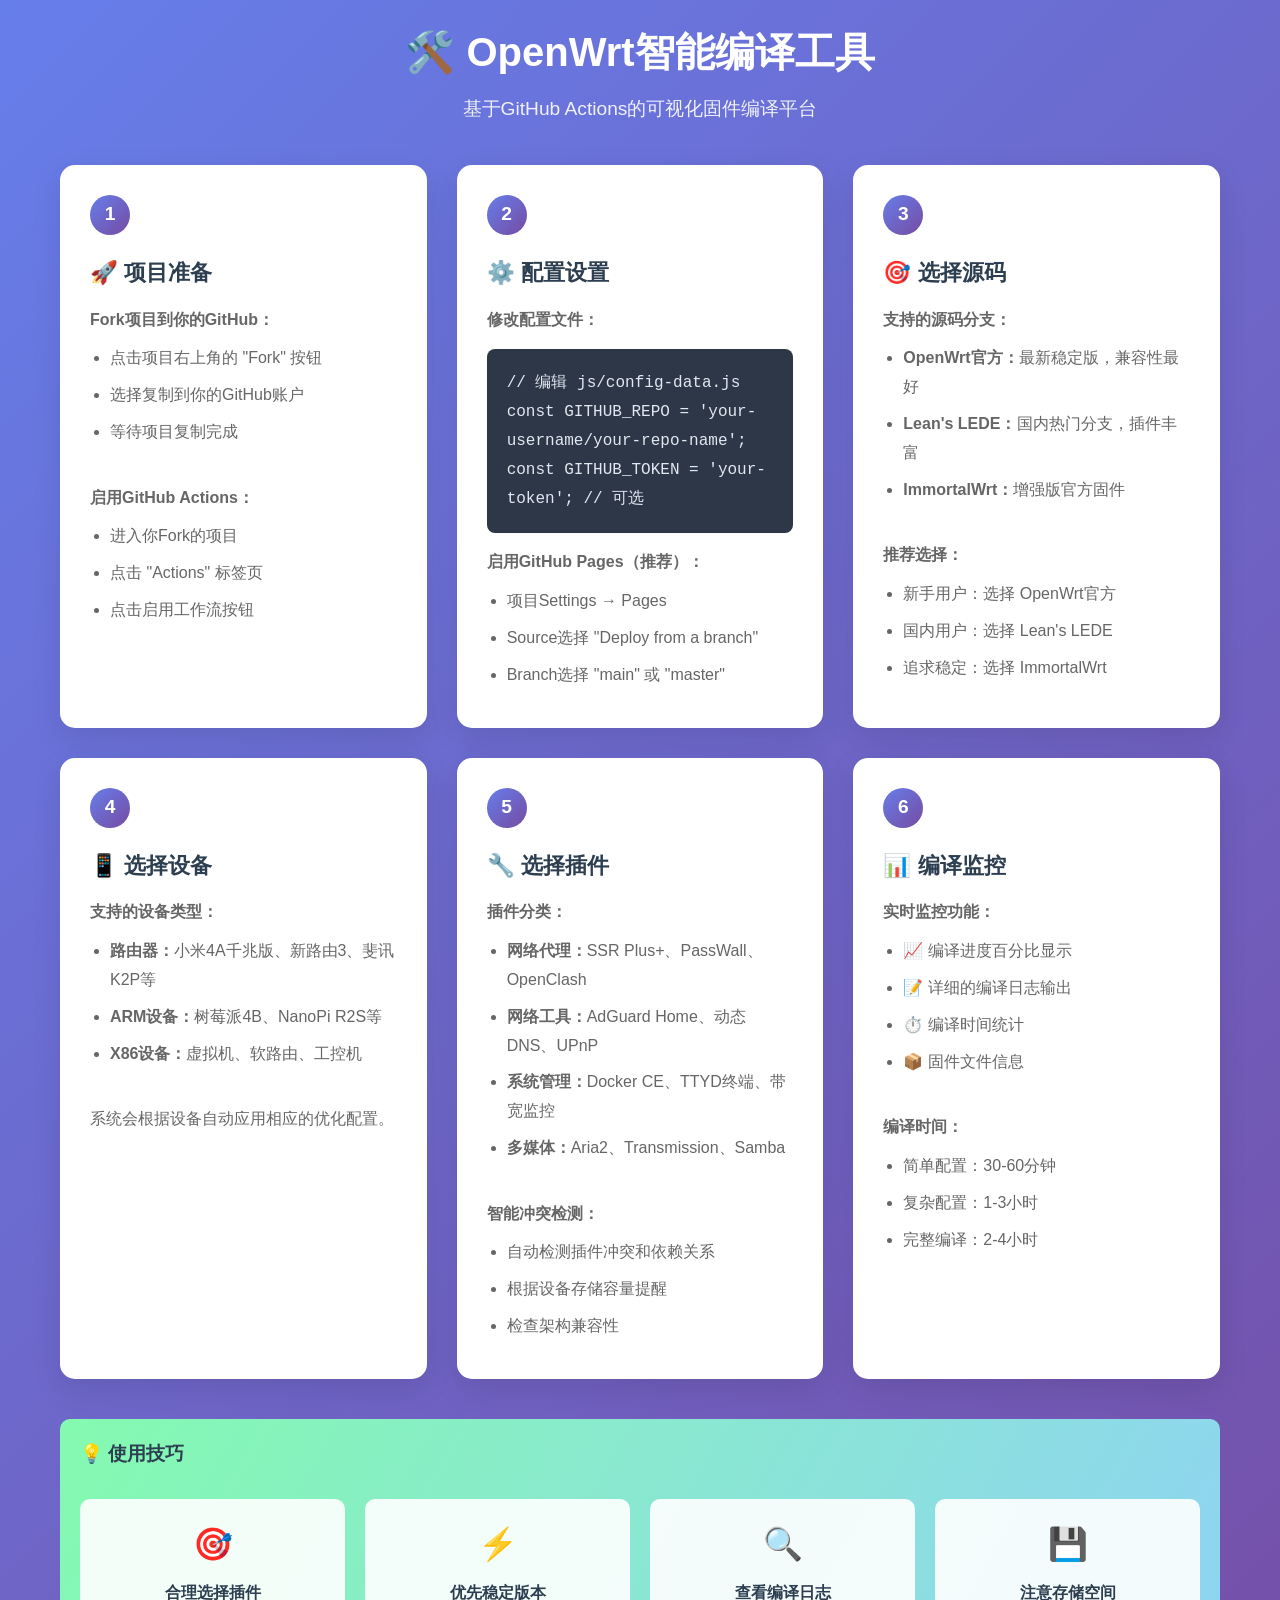
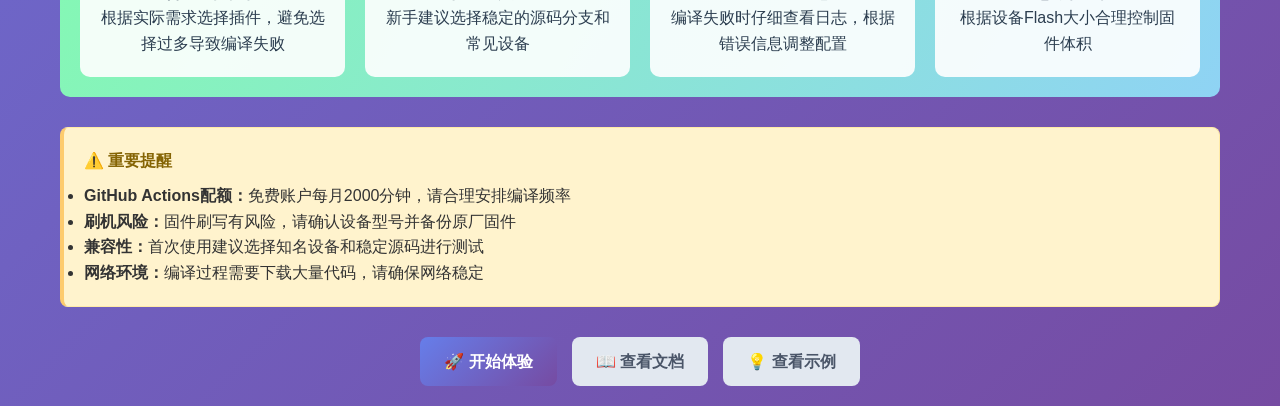
==== README.html @ e94e1887 "Remove workflow artifacts" ====
<!DOCTYPE html>
<html lang="zh-CN">

<head>
    <meta charset="UTF-8">
    <meta name="viewport" content="width=device-width, initial-scale=1.0">
    <title>OpenWrt智能编译工具 - 使用说明</title>
    <style>
        * {
            margin: 0;
            padding: 0;
            box-sizing: border-box;
        }

        body {
            font-family: -apple-system, BlinkMacSystemFont, 'Segoe UI', Roboto, sans-serif;
            line-height: 1.6;
            color: #333;
            background: linear-gradient(135deg, #667eea 0%, #764ba2 100%);
            min-height: 100vh;
        }

        .container {
            max-width: 1200px;
            margin: 0 auto;
            padding: 20px;
        }

        .header {
            text-align: center;
            color: white;
            margin-bottom: 40px;
        }

        .header h1 {
            font-size: 2.5rem;
            margin-bottom: 10px;
        }

        .header p {
            font-size: 1.2rem;
            opacity: 0.9;
        }

        .usage-steps {
            display: grid;
            grid-template-columns: repeat(auto-fit, minmax(300px, 1fr));
            gap: 30px;
            margin-bottom: 40px;
        }

        .step-card {
            background: white;
            border-radius: 15px;
            padding: 30px;
            box-shadow: 0 10px 30px rgba(0, 0, 0, 0.1);
            transition: transform 0.3s ease, box-shadow 0.3s ease;
        }

        .step-card:hover {
            transform: translateY(-5px);
            box-shadow: 0 20px 40px rgba(0, 0, 0, 0.15);
        }

        .step-number {
            display: inline-flex;
            align-items: center;
            justify-content: center;
            width: 40px;
            height: 40px;
            background: linear-gradient(135deg, #667eea, #764ba2);
            color: white;
            border-radius: 50%;
            font-weight: bold;
            font-size: 1.2rem;
            margin-bottom: 20px;
        }

        .step-title {
            font-size: 1.4rem;
            font-weight: bold;
            margin-bottom: 15px;
            color: #2c3e50;
        }

        .step-content {
            color: #666;
            line-height: 1.8;
        }

        .step-content ul {
            margin-left: 20px;
            margin-top: 10px;
        }

        .step-content li {
            margin-bottom: 8px;
        }

        .highlight {
            background: linear-gradient(120deg, #84fab0 0%, #8fd3f4 100%);
            padding: 20px;
            border-radius: 10px;
            margin: 30px 0;
            color: #2c3e50;
        }

        .feature-grid {
            display: grid;
            grid-template-columns: repeat(auto-fit, minmax(250px, 1fr));
            gap: 20px;
            margin-top: 30px;
        }

        .feature-item {
            background: rgba(255, 255, 255, 0.9);
            padding: 20px;
            border-radius: 10px;
            text-align: center;
        }

        .feature-icon {
            font-size: 2rem;
            margin-bottom: 10px;
        }

        .warning-box {
            background: #fff3cd;
            border: 1px solid #ffeaa7;
            border-left: 4px solid #fdcb6e;
            padding: 20px;
            border-radius: 8px;
            margin: 20px 0;
        }

        .warning-title {
            font-weight: bold;
            color: #856404;
            margin-bottom: 10px;
        }

        .code-block {
            background: #2d3748;
            color: #e2e8f0;
            padding: 20px;
            border-radius: 8px;
            font-family: 'Courier New', monospace;
            overflow-x: auto;
            margin: 15px 0;
        }

        .btn-group {
            display: flex;
            gap: 15px;
            justify-content: center;
            margin-top: 30px;
            flex-wrap: wrap;
        }

        .btn {
            padding: 12px 24px;
            border: none;
            border-radius: 8px;
            font-size: 1rem;
            font-weight: 600;
            text-decoration: none;
            cursor: pointer;
            transition: all 0.3s ease;
            display: inline-flex;
            align-items: center;
            gap: 8px;
        }

        .btn-primary {
            background: linear-gradient(135deg, #667eea, #764ba2);
            color: white;
        }

        .btn-primary:hover {
            transform: translateY(-2px);
            box-shadow: 0 5px 15px rgba(102, 126, 234, 0.4);
        }

        .btn-secondary {
            background: #e2e8f0;
            color: #4a5568;
        }

        .btn-secondary:hover {
            background: #cbd5e0;
        }

        @media (max-width: 768px) {
            .header h1 {
                font-size: 2rem;
            }

            .usage-steps {
                grid-template-columns: 1fr;
            }

            .btn-group {
                flex-direction: column;
                align-items: center;
            }
        }
    </style>
</head>

<body>
    <div class="container">
        <div class="header">
            <h1>🛠️ OpenWrt智能编译工具</h1>
            <p>基于GitHub Actions的可视化固件编译平台</p>
        </div>

        <div class="usage-steps">
            <div class="step-card">
                <div class="step-number">1</div>
                <div class="step-title">🚀 项目准备</div>
                <div class="step-content">
                    <strong>Fork项目到你的GitHub：</strong>
                    <ul>
                        <li>点击项目右上角的 "Fork" 按钮</li>
                        <li>选择复制到你的GitHub账户</li>
                        <li>等待项目复制完成</li>
                    </ul>
                    <br>
                    <strong>启用GitHub Actions：</strong>
                    <ul>
                        <li>进入你Fork的项目</li>
                        <li>点击 "Actions" 标签页</li>
                        <li>点击启用工作流按钮</li>
                    </ul>
                </div>
            </div>

            <div class="step-card">
                <div class="step-number">2</div>
                <div class="step-title">⚙️ 配置设置</div>
                <div class="step-content">
                    <strong>修改配置文件：</strong>
                    <div class="code-block">
                        // 编辑 js/config-data.js
                        const GITHUB_REPO = 'your-username/your-repo-name';
                        const GITHUB_TOKEN = 'your-token'; // 可选
                    </div>
                    <strong>启用GitHub Pages（推荐）：</strong>
                    <ul>
                        <li>项目Settings → Pages</li>
                        <li>Source选择 "Deploy from a branch"</li>
                        <li>Branch选择 "main" 或 "master"</li>
                    </ul>
                </div>
            </div>

            <div class="step-card">
                <div class="step-number">3</div>
                <div class="step-title">🎯 选择源码</div>
                <div class="step-content">
                    <strong>支持的源码分支：</strong>
                    <ul>
                        <li><strong>OpenWrt官方：</strong>最新稳定版，兼容性最好</li>
                        <li><strong>Lean's LEDE：</strong>国内热门分支，插件丰富</li>
                        <li><strong>ImmortalWrt：</strong>增强版官方固件</li>
                    </ul>
                    <br>
                    <strong>推荐选择：</strong>
                    <ul>
                        <li>新手用户：选择 OpenWrt官方</li>
                        <li>国内用户：选择 Lean's LEDE</li>
                        <li>追求稳定：选择 ImmortalWrt</li>
                    </ul>
                </div>
            </div>

            <div class="step-card">
                <div class="step-number">4</div>
                <div class="step-title">📱 选择设备</div>
                <div class="step-content">
                    <strong>支持的设备类型：</strong>
                    <ul>
                        <li><strong>路由器：</strong>小米4A千兆版、新路由3、斐讯K2P等</li>
                        <li><strong>ARM设备：</strong>树莓派4B、NanoPi R2S等</li>
                        <li><strong>X86设备：</strong>虚拟机、软路由、工控机</li>
                    </ul>
                    <br>
                    系统会根据设备自动应用相应的优化配置。
                </div>
            </div>

            <div class="step-card">
                <div class="step-number">5</div>
                <div class="step-title">🔧 选择插件</div>
                <div class="step-content">
                    <strong>插件分类：</strong>
                    <ul>
                        <li><strong>网络代理：</strong>SSR Plus+、PassWall、OpenClash</li>
                        <li><strong>网络工具：</strong>AdGuard Home、动态DNS、UPnP</li>
                        <li><strong>系统管理：</strong>Docker CE、TTYD终端、带宽监控</li>
                        <li><strong>多媒体：</strong>Aria2、Transmission、Samba</li>
                    </ul>
                    <br>
                    <strong>智能冲突检测：</strong>
                    <ul>
                        <li>自动检测插件冲突和依赖关系</li>
                        <li>根据设备存储容量提醒</li>
                        <li>检查架构兼容性</li>
                    </ul>
                </div>
            </div>

            <div class="step-card">
                <div class="step-number">6</div>
                <div class="step-title">📊 编译监控</div>
                <div class="step-content">
                    <strong>实时监控功能：</strong>
                    <ul>
                        <li>📈 编译进度百分比显示</li>
                        <li>📝 详细的编译日志输出</li>
                        <li>⏱️ 编译时间统计</li>
                        <li>📦 固件文件信息</li>
                    </ul>
                    <br>
                    <strong>编译时间：</strong>
                    <ul>
                        <li>简单配置：30-60分钟</li>
                        <li>复杂配置：1-3小时</li>
                        <li>完整编译：2-4小时</li>
                    </ul>
                </div>
            </div>
        </div>

        <div class="highlight">
            <h3>💡 使用技巧</h3>
            <div class="feature-grid">
                <div class="feature-item">
                    <div class="feature-icon">🎯</div>
                    <h4>合理选择插件</h4>
                    <p>根据实际需求选择插件，避免选择过多导致编译失败</p>
                </div>
                <div class="feature-item">
                    <div class="feature-icon">⚡</div>
                    <h4>优先稳定版本</h4>
                    <p>新手建议选择稳定的源码分支和常见设备</p>
                </div>
                <div class="feature-item">
                    <div class="feature-icon">🔍</div>
                    <h4>查看编译日志</h4>
                    <p>编译失败时仔细查看日志，根据错误信息调整配置</p>
                </div>
                <div class="feature-item">
                    <div class="feature-icon">💾</div>
                    <h4>注意存储空间</h4>
                    <p>根据设备Flash大小合理控制固件体积</p>
                </div>
            </div>
        </div>

        <div class="warning-box">
            <div class="warning-title">⚠️ 重要提醒</div>
            <ul>
                <li><strong>GitHub Actions配额：</strong>免费账户每月2000分钟，请合理安排编译频率</li>
                <li><strong>刷机风险：</strong>固件刷写有风险，请确认设备型号并备份原厂固件</li>
                <li><strong>兼容性：</strong>首次使用建议选择知名设备和稳定源码进行测试</li>
                <li><strong>网络环境：</strong>编译过程需要下载大量代码，请确保网络稳定</li>
            </ul>
        </div>

        <div class="btn-group">
            <a href="#" class="btn btn-primary" onclick="startDemo()">
                🚀 开始体验
            </a>
            <a href="#" class="btn btn-secondary" onclick="showHelp()">
                📖 查看文档
            </a>
            <a href="#" class="btn btn-secondary" onclick="showExamples()">
                💡 查看示例
            </a>
        </div>
    </div>

    <script>
        // 演示功能函数
        function startDemo() {
            alert('🎉 欢迎使用OpenWrt智能编译工具！\n\n请按照以下步骤：\n1. Fork项目到你的GitHub\n2. 启用GitHub Actions\n3. 访问项目主页开始配置\n4. 选择源码、设备和插件\n5. 开始编译并监控进度');
        }

        function showHelp() {
            const helpText = `
📚 常见问题解答：

Q: 编译失败了怎么办？
A: 检查配置冲突、减少插件数量、查看编译日志

Q: 固件太大无法刷入？
A: 减少插件选择或启用体积优化选项  

Q: 支持哪些设备？
A: 支持主流路由器、ARM开发板、X86软路由等

Q: 编译需要多长时间？
A: 根据配置复杂度，通常需要1-3小时

Q: 如何下载编译好的固件？
A: 编译完成后在GitHub Releases页面下载
            `;
            alert(helpText);
        }

        function showExamples() {
            const examples = `
💡 配置示例：

🏠 家用路由器推荐配置：
- 源码：Lean's LEDE  
- 设备：小米4A千兆版
- 插件：SSR Plus+、AdGuard Home、UPnP

🏢 办公环境推荐配置：
- 源码：OpenWrt官方
- 设备：X86软路由
- 插件：多线负载均衡、带宽监控、VPN服务

🎮 游戏加速推荐配置：
- 源码：ImmortalWrt
- 设备：网件R7800
- 插件：游戏加速器、QoS、流量分析

🏫 学习测试推荐配置：
- 源码：OpenWrt官方
- 设备：树莓派4B
- 插件：Docker CE、TTYD终端、文件共享
            `;
            alert(examples);
        }

        // 页面加载动画
        document.addEventListener('DOMContentLoaded', function () {
            const cards = document.querySelectorAll('.step-card');
            cards.forEach((card, index) => {
                card.style.opacity = '0';
                card.style.transform = 'translateY(20px)';
                setTimeout(() => {
                    card.style.transition = 'all 0.6s ease';
                    card.style.opacity = '1';
                    card.style.transform = 'translateY(0)';
                }, index * 200);
            });
        });
    </script>
</body>

</html>
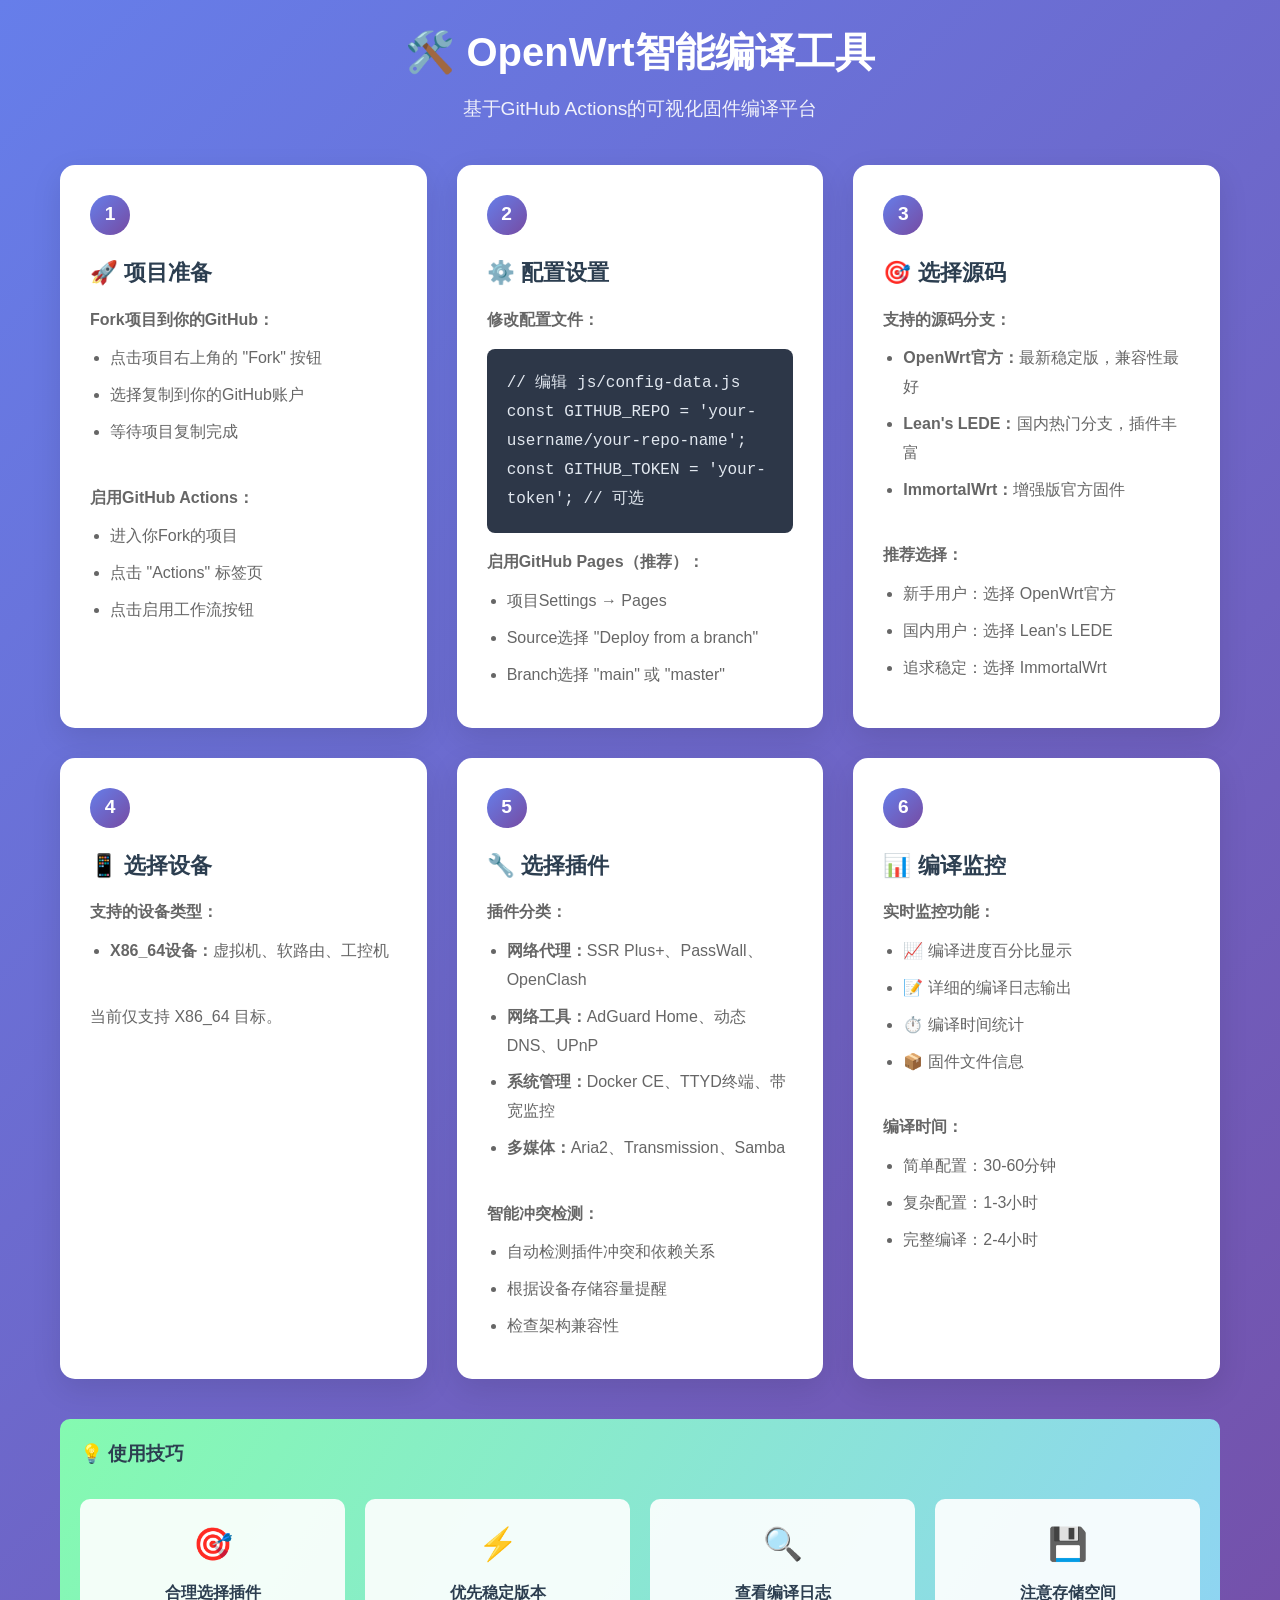
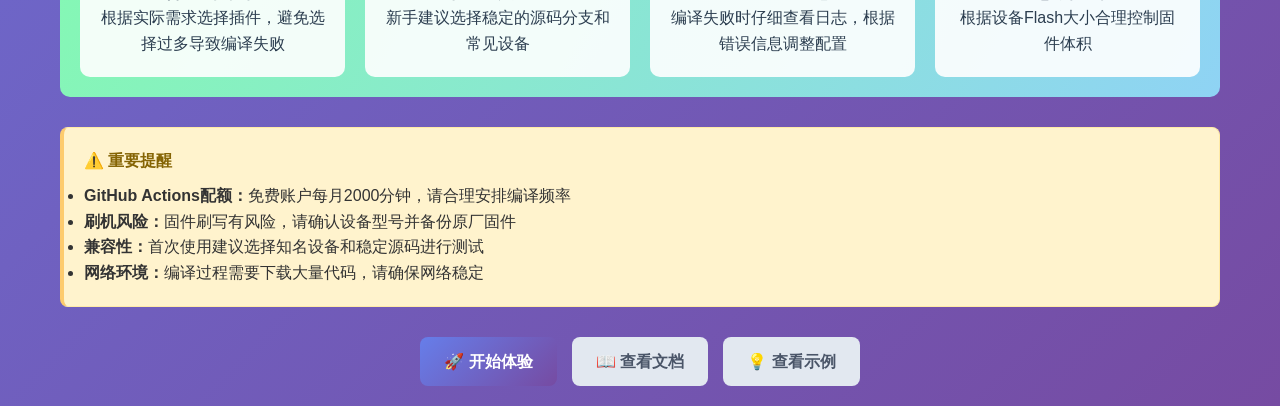
==== commit 803f7064: "Limit builds to x86_64 and harden workflow" ====
--- a/README.html
+++ b/README.html
@@ -280,12 +280,10 @@
                 <div class="step-content">
                     <strong>支持的设备类型：</strong>
                     <ul>
-                        <li><strong>路由器：</strong>小米4A千兆版、新路由3、斐讯K2P等</li>
-                        <li><strong>ARM设备：</strong>树莓派4B、NanoPi R2S等</li>
-                        <li><strong>X86设备：</strong>虚拟机、软路由、工控机</li>
+                        <li><strong>X86_64设备：</strong>虚拟机、软路由、工控机</li>
                     </ul>
                     <br>
-                    系统会根据设备自动应用相应的优化配置。
+                    当前仅支持 X86_64 目标。
                 </div>
             </div>
 
@@ -398,7 +396,7 @@
 A: 减少插件选择或启用体积优化选项  
 
 Q: 支持哪些设备？
-A: 支持主流路由器、ARM开发板、X86软路由等
+A: 仅支持X86_64软路由、工控机和虚拟机
 
 Q: 编译需要多长时间？
 A: 根据配置复杂度，通常需要1-3小时
@@ -413,11 +411,6 @@
             const examples = `
 💡 配置示例：
 
-🏠 家用路由器推荐配置：
-- 源码：Lean's LEDE  
-- 设备：小米4A千兆版
-- 插件：SSR Plus+、AdGuard Home、UPnP
-
 🏢 办公环境推荐配置：
 - 源码：OpenWrt官方
 - 设备：X86软路由
@@ -425,12 +418,12 @@
 
 🎮 游戏加速推荐配置：
 - 源码：ImmortalWrt
-- 设备：网件R7800
+- 设备：X86软路由
 - 插件：游戏加速器、QoS、流量分析
 
 🏫 学习测试推荐配置：
 - 源码：OpenWrt官方
-- 设备：树莓派4B
+- 设备：X86虚拟机
 - 插件：Docker CE、TTYD终端、文件共享
             `;
             alert(examples);
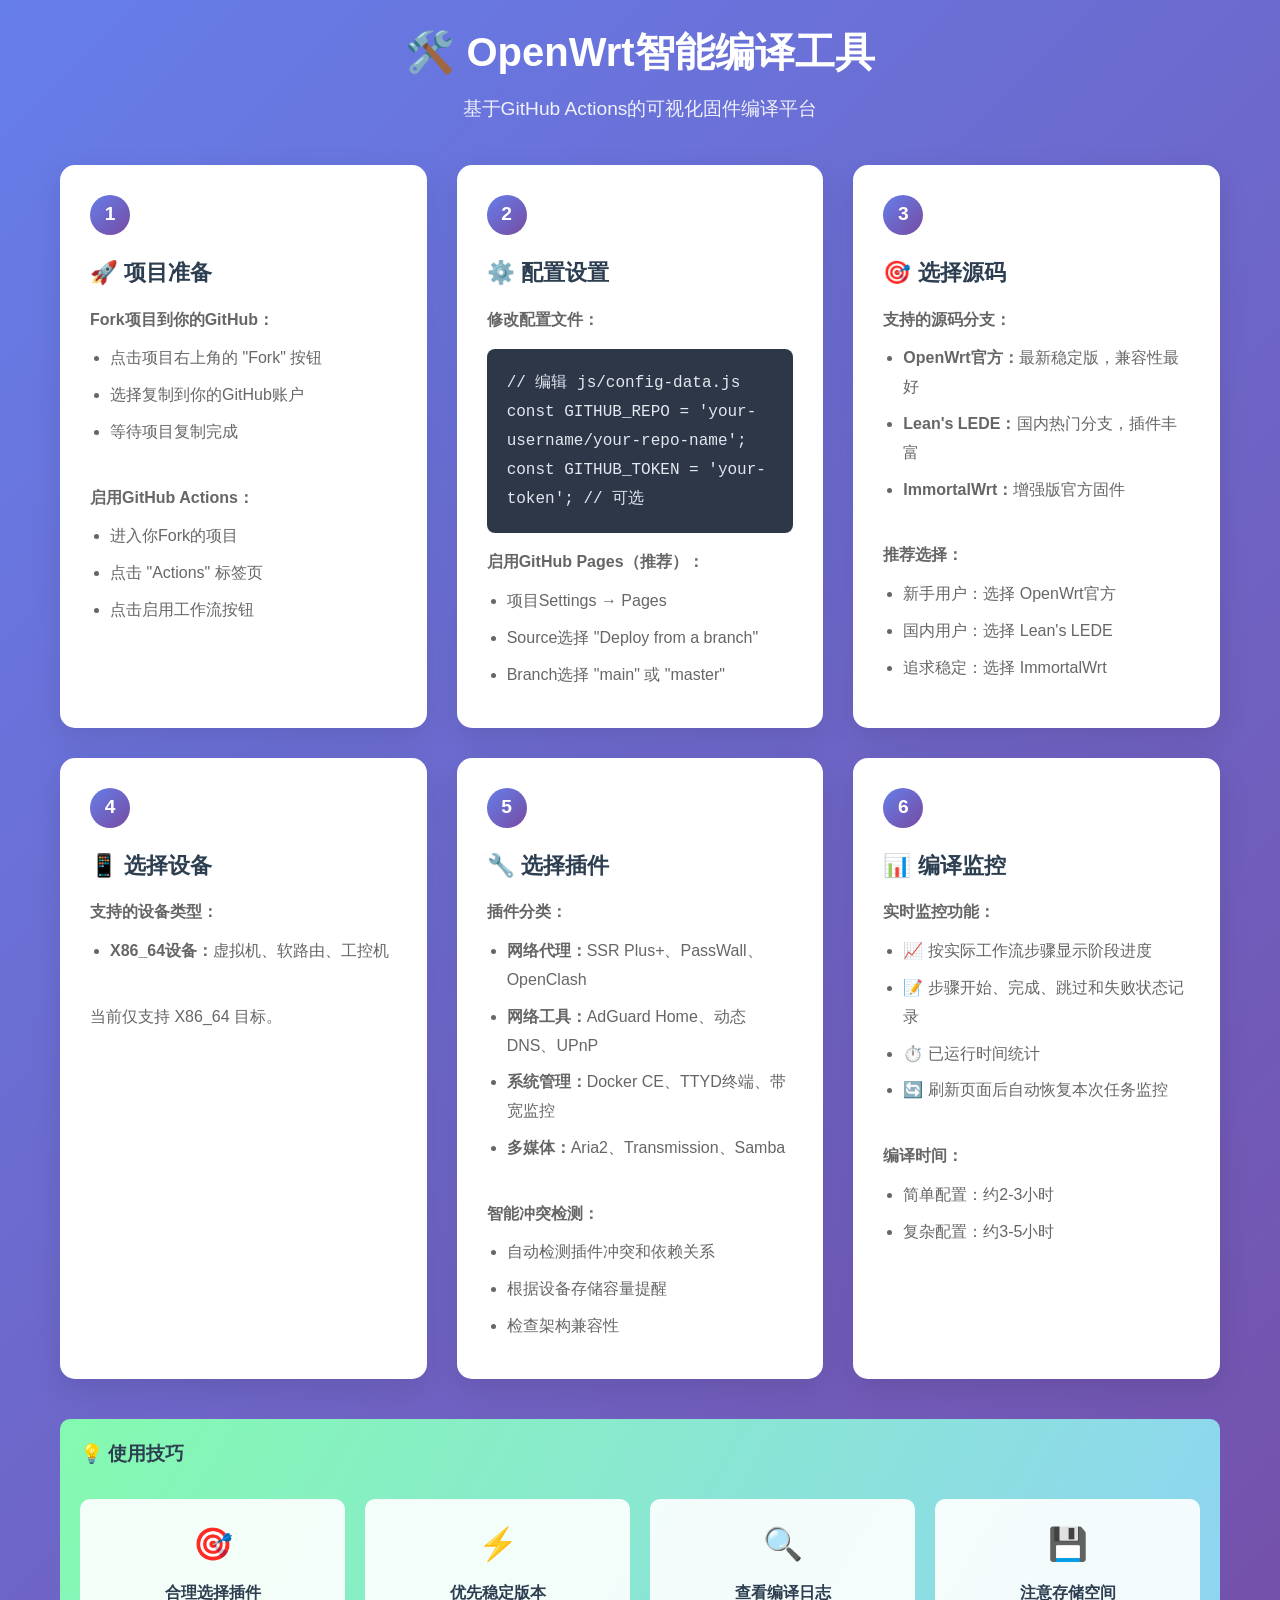
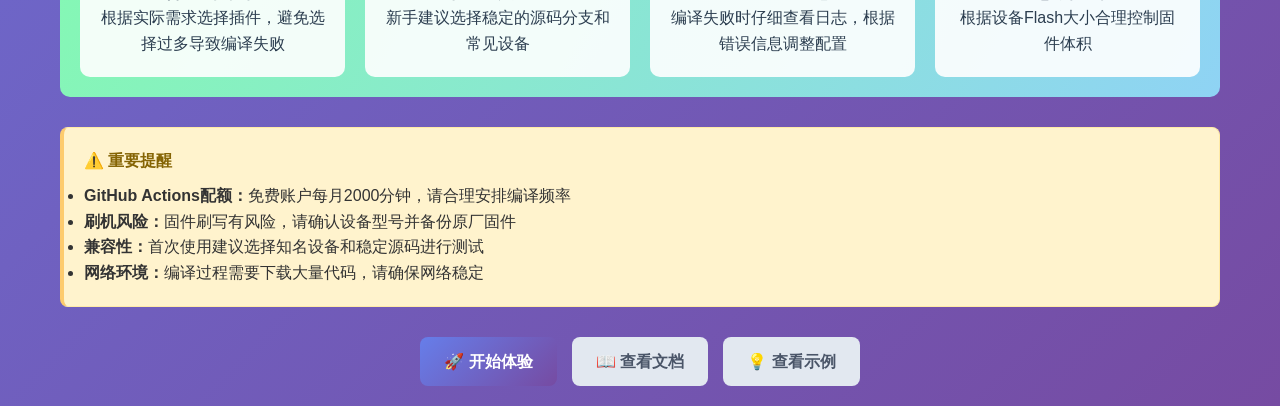
==== commit 32f33526: "Fix build progress monitoring" ====
--- a/README.html
+++ b/README.html
@@ -314,17 +314,16 @@
                 <div class="step-content">
                     <strong>实时监控功能：</strong>
                     <ul>
-                        <li>📈 编译进度百分比显示</li>
-                        <li>📝 详细的编译日志输出</li>
-                        <li>⏱️ 编译时间统计</li>
-                        <li>📦 固件文件信息</li>
+                        <li>📈 按实际工作流步骤显示阶段进度</li>
+                        <li>📝 步骤开始、完成、跳过和失败状态记录</li>
+                        <li>⏱️ 已运行时间统计</li>
+                        <li>🔄 刷新页面后自动恢复本次任务监控</li>
                     </ul>
                     <br>
                     <strong>编译时间：</strong>
                     <ul>
-                        <li>简单配置：30-60分钟</li>
-                        <li>复杂配置：1-3小时</li>
-                        <li>完整编译：2-4小时</li>
+                        <li>简单配置：约2-3小时</li>
+                        <li>复杂配置：约3-5小时</li>
                     </ul>
                 </div>
             </div>
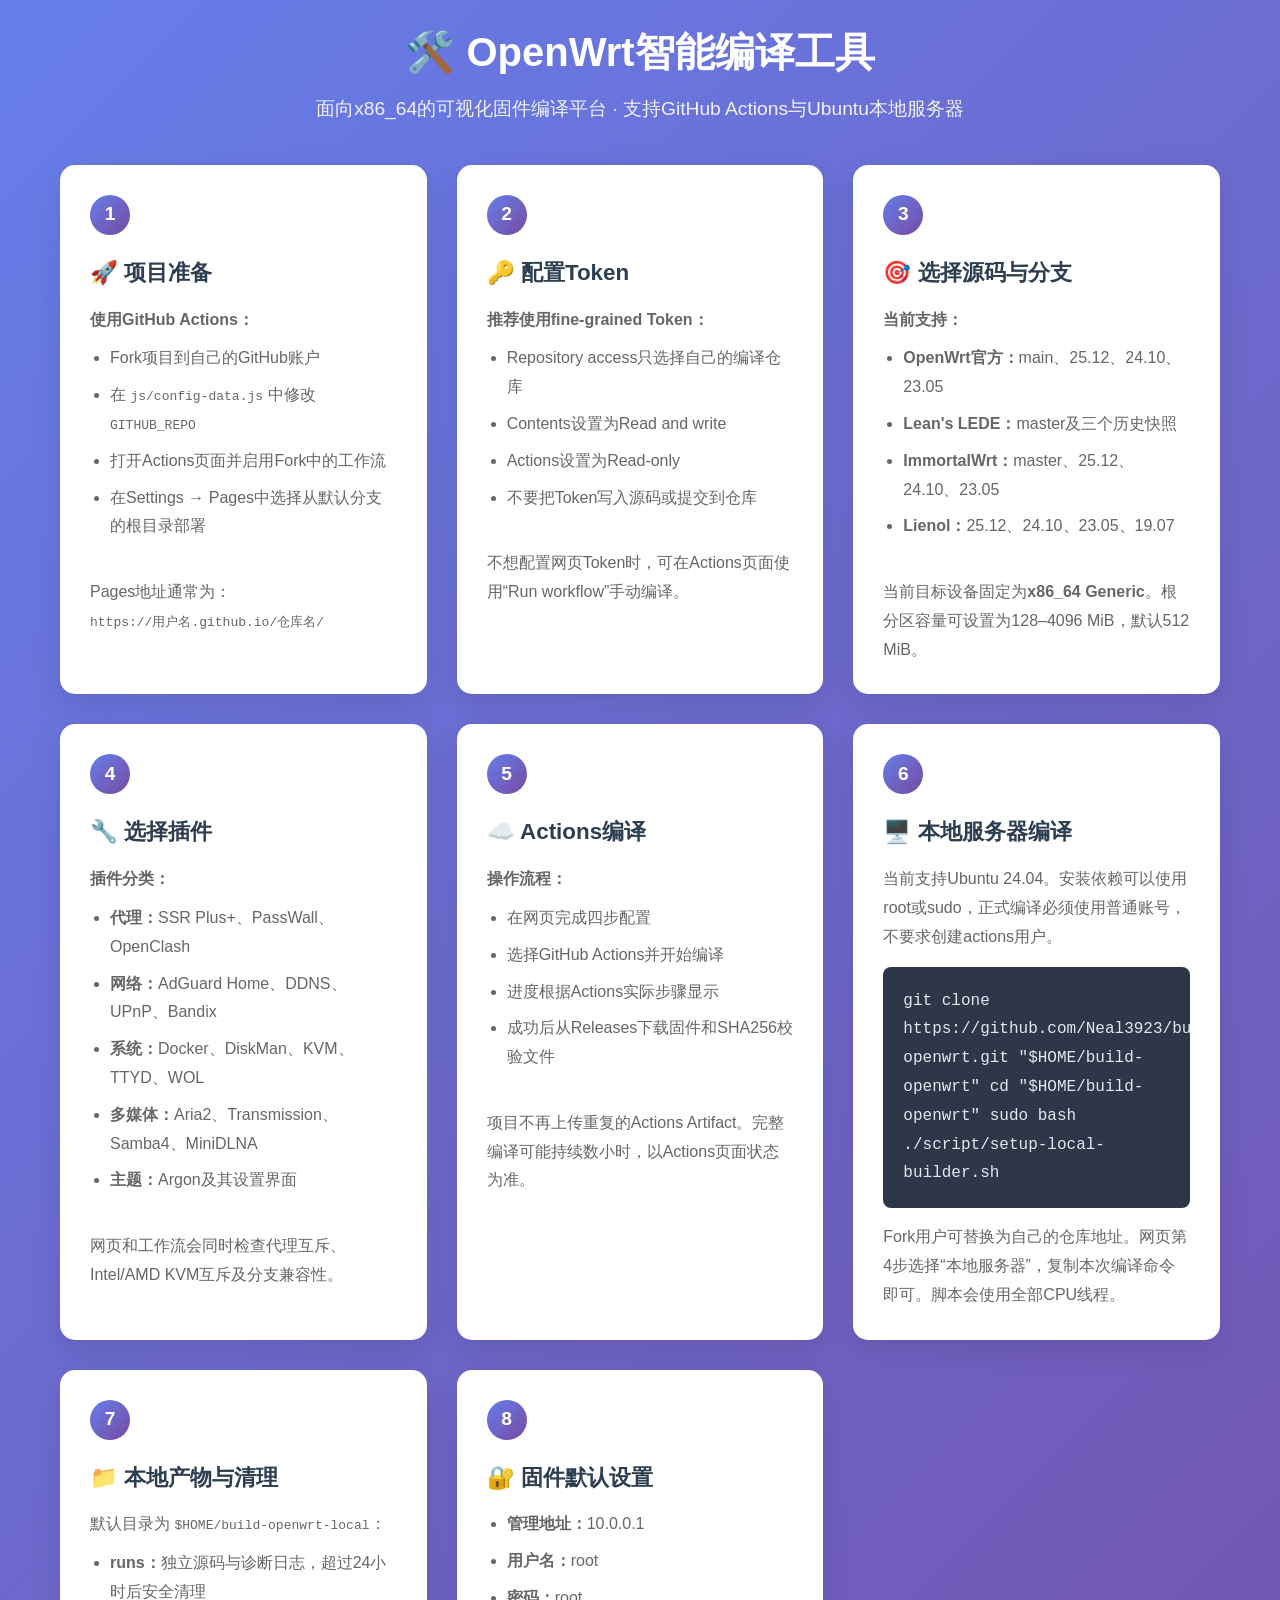
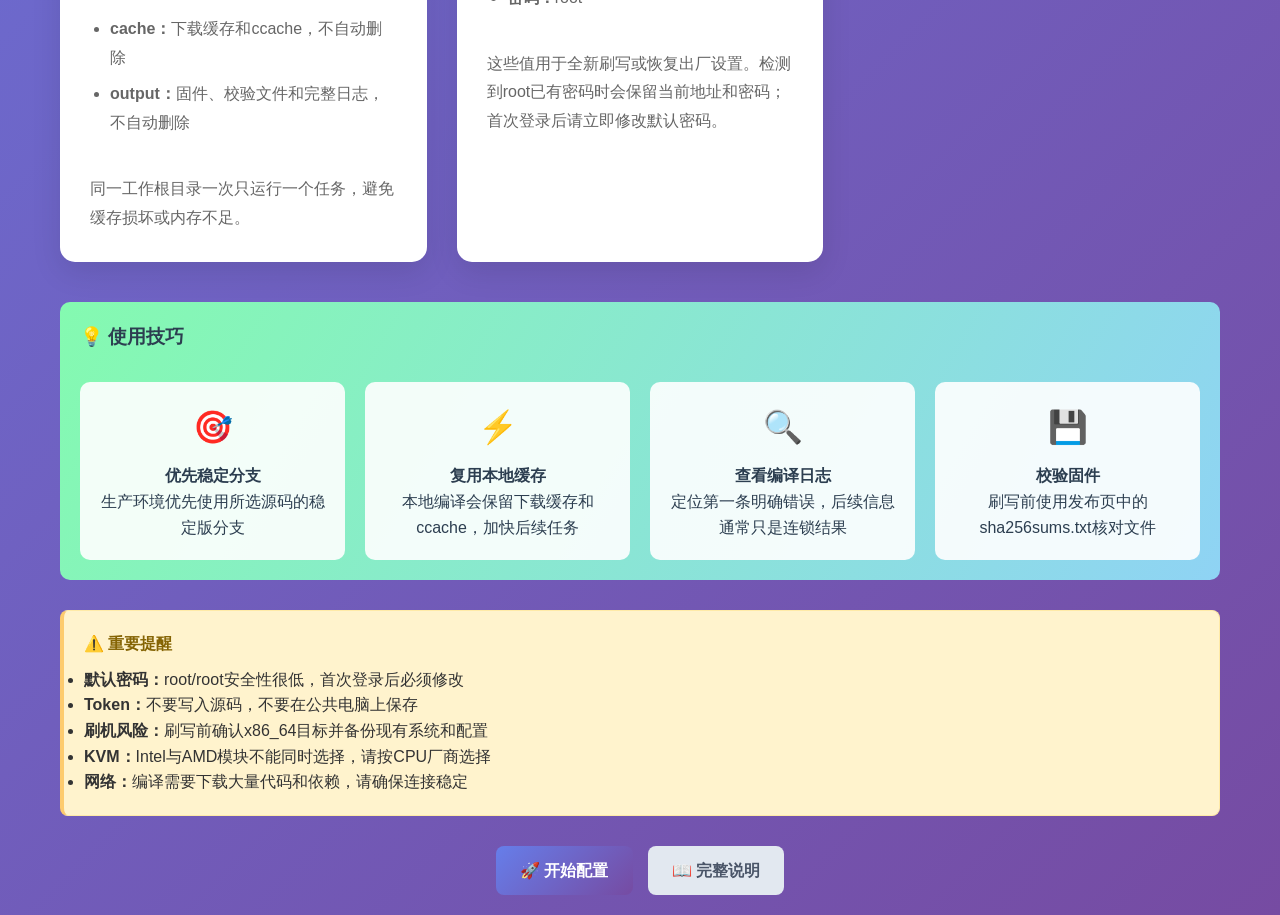
==== commit a44015d5: "Add Radicale compatibility and update guides" ====
--- a/README.html
+++ b/README.html
@@ -211,7 +211,7 @@
     <div class="container">
         <div class="header">
             <h1>🛠️ OpenWrt智能编译工具</h1>
-            <p>基于GitHub Actions的可视化固件编译平台</p>
+            <p>面向x86_64的可视化固件编译平台 · 支持GitHub Actions与Ubuntu本地服务器</p>
         </div>
 
         <div class="usage-steps">
@@ -219,112 +219,123 @@
                 <div class="step-number">1</div>
                 <div class="step-title">🚀 项目准备</div>
                 <div class="step-content">
-                    <strong>Fork项目到你的GitHub：</strong>
-                    <ul>
-                        <li>点击项目右上角的 "Fork" 按钮</li>
-                        <li>选择复制到你的GitHub账户</li>
-                        <li>等待项目复制完成</li>
-                    </ul>
-                    <br>
-                    <strong>启用GitHub Actions：</strong>
-                    <ul>
-                        <li>进入你Fork的项目</li>
-                        <li>点击 "Actions" 标签页</li>
-                        <li>点击启用工作流按钮</li>
-                    </ul>
+                    <strong>使用GitHub Actions：</strong>
+                    <ul>
+                        <li>Fork项目到自己的GitHub账户</li>
+                        <li>在 <code>js/config-data.js</code> 中修改 <code>GITHUB_REPO</code></li>
+                        <li>打开Actions页面并启用Fork中的工作流</li>
+                        <li>在Settings → Pages中选择从默认分支的根目录部署</li>
+                    </ul>
+                    <br>
+                    Pages地址通常为：<br>
+                    <code>https://用户名.github.io/仓库名/</code>
                 </div>
             </div>
 
             <div class="step-card">
                 <div class="step-number">2</div>
-                <div class="step-title">⚙️ 配置设置</div>
-                <div class="step-content">
-                    <strong>修改配置文件：</strong>
-                    <div class="code-block">
-                        // 编辑 js/config-data.js
-                        const GITHUB_REPO = 'your-username/your-repo-name';
-                        const GITHUB_TOKEN = 'your-token'; // 可选
-                    </div>
-                    <strong>启用GitHub Pages（推荐）：</strong>
-                    <ul>
-                        <li>项目Settings → Pages</li>
-                        <li>Source选择 "Deploy from a branch"</li>
-                        <li>Branch选择 "main" 或 "master"</li>
-                    </ul>
+                <div class="step-title">🔑 配置Token</div>
+                <div class="step-content">
+                    <strong>推荐使用fine-grained Token：</strong>
+                    <ul>
+                        <li>Repository access只选择自己的编译仓库</li>
+                        <li>Contents设置为Read and write</li>
+                        <li>Actions设置为Read-only</li>
+                        <li>不要把Token写入源码或提交到仓库</li>
+                    </ul>
+                    <br>
+                    不想配置网页Token时，可在Actions页面使用“Run workflow”手动编译。
                 </div>
             </div>
 
             <div class="step-card">
                 <div class="step-number">3</div>
-                <div class="step-title">🎯 选择源码</div>
-                <div class="step-content">
-                    <strong>支持的源码分支：</strong>
-                    <ul>
-                        <li><strong>OpenWrt官方：</strong>最新稳定版，兼容性最好</li>
-                        <li><strong>Lean's LEDE：</strong>国内热门分支，插件丰富</li>
-                        <li><strong>ImmortalWrt：</strong>增强版官方固件</li>
-                    </ul>
-                    <br>
-                    <strong>推荐选择：</strong>
-                    <ul>
-                        <li>新手用户：选择 OpenWrt官方</li>
-                        <li>国内用户：选择 Lean's LEDE</li>
-                        <li>追求稳定：选择 ImmortalWrt</li>
-                    </ul>
+                <div class="step-title">🎯 选择源码与分支</div>
+                <div class="step-content">
+                    <strong>当前支持：</strong>
+                    <ul>
+                        <li><strong>OpenWrt官方：</strong>main、25.12、24.10、23.05</li>
+                        <li><strong>Lean's LEDE：</strong>master及三个历史快照</li>
+                        <li><strong>ImmortalWrt：</strong>master、25.12、24.10、23.05</li>
+                        <li><strong>Lienol：</strong>25.12、24.10、23.05、19.07</li>
+                    </ul>
+                    <br>
+                    当前目标设备固定为<strong>x86_64 Generic</strong>。根分区容量可设置为128–4096 MiB，默认512 MiB。
                 </div>
             </div>
 
             <div class="step-card">
                 <div class="step-number">4</div>
-                <div class="step-title">📱 选择设备</div>
-                <div class="step-content">
-                    <strong>支持的设备类型：</strong>
-                    <ul>
-                        <li><strong>X86_64设备：</strong>虚拟机、软路由、工控机</li>
-                    </ul>
-                    <br>
-                    当前仅支持 X86_64 目标。
+                <div class="step-title">🔧 选择插件</div>
+                <div class="step-content">
+                    <strong>插件分类：</strong>
+                    <ul>
+                        <li><strong>代理：</strong>SSR Plus+、PassWall、OpenClash</li>
+                        <li><strong>网络：</strong>AdGuard Home、DDNS、UPnP、Bandix</li>
+                        <li><strong>系统：</strong>Docker、DiskMan、KVM、TTYD、WOL</li>
+                        <li><strong>多媒体：</strong>Aria2、Transmission、Samba4、MiniDLNA</li>
+                        <li><strong>主题：</strong>Argon及其设置界面</li>
+                    </ul>
+                    <br>
+                    网页和工作流会同时检查代理互斥、Intel/AMD KVM互斥及分支兼容性。
                 </div>
             </div>
 
             <div class="step-card">
                 <div class="step-number">5</div>
-                <div class="step-title">🔧 选择插件</div>
-                <div class="step-content">
-                    <strong>插件分类：</strong>
-                    <ul>
-                        <li><strong>网络代理：</strong>SSR Plus+、PassWall、OpenClash</li>
-                        <li><strong>网络工具：</strong>AdGuard Home、动态DNS、UPnP</li>
-                        <li><strong>系统管理：</strong>Docker CE、TTYD终端、带宽监控</li>
-                        <li><strong>多媒体：</strong>Aria2、Transmission、Samba</li>
-                    </ul>
-                    <br>
-                    <strong>智能冲突检测：</strong>
-                    <ul>
-                        <li>自动检测插件冲突和依赖关系</li>
-                        <li>根据设备存储容量提醒</li>
-                        <li>检查架构兼容性</li>
-                    </ul>
+                <div class="step-title">☁️ Actions编译</div>
+                <div class="step-content">
+                    <strong>操作流程：</strong>
+                    <ul>
+                        <li>在网页完成四步配置</li>
+                        <li>选择GitHub Actions并开始编译</li>
+                        <li>进度根据Actions实际步骤显示</li>
+                        <li>成功后从Releases下载固件和SHA256校验文件</li>
+                    </ul>
+                    <br>
+                    项目不再上传重复的Actions Artifact。完整编译可能持续数小时，以Actions页面状态为准。
                 </div>
             </div>
 
             <div class="step-card">
                 <div class="step-number">6</div>
-                <div class="step-title">📊 编译监控</div>
-                <div class="step-content">
-                    <strong>实时监控功能：</strong>
-                    <ul>
-                        <li>📈 按实际工作流步骤显示阶段进度</li>
-                        <li>📝 步骤开始、完成、跳过和失败状态记录</li>
-                        <li>⏱️ 已运行时间统计</li>
-                        <li>🔄 刷新页面后自动恢复本次任务监控</li>
-                    </ul>
-                    <br>
-                    <strong>编译时间：</strong>
-                    <ul>
-                        <li>简单配置：约2-3小时</li>
-                        <li>复杂配置：约3-5小时</li>
-                    </ul>
+                <div class="step-title">🖥️ 本地服务器编译</div>
+                <div class="step-content">
+                    当前支持Ubuntu 24.04。安装依赖可以使用root或sudo，正式编译必须使用普通账号，不要求创建actions用户。
+                    <br>
+                    <div class="code-block">git clone https://github.com/Neal3923/build-openwrt.git "$HOME/build-openwrt"
+cd "$HOME/build-openwrt"
+sudo bash ./script/setup-local-builder.sh</div>
+                    Fork用户可替换为自己的仓库地址。网页第4步选择“本地服务器”，复制本次编译命令即可。脚本会使用全部CPU线程。
+                </div>
+            </div>
+
+            <div class="step-card">
+                <div class="step-number">7</div>
+                <div class="step-title">📁 本地产物与清理</div>
+                <div class="step-content">
+                    默认目录为 <code>$HOME/build-openwrt-local</code>：
+                    <ul>
+                        <li><strong>runs：</strong>独立源码与诊断日志，超过24小时后安全清理</li>
+                        <li><strong>cache：</strong>下载缓存和ccache，不自动删除</li>
+                        <li><strong>output：</strong>固件、校验文件和完整日志，不自动删除</li>
+                    </ul>
+                    <br>
+                    同一工作根目录一次只运行一个任务，避免缓存损坏或内存不足。
+                </div>
+            </div>
+
+            <div class="step-card">
+                <div class="step-number">8</div>
+                <div class="step-title">🔐 固件默认设置</div>
+                <div class="step-content">
+                    <ul>
+                        <li><strong>管理地址：</strong>10.0.0.1</li>
+                        <li><strong>用户名：</strong>root</li>
+                        <li><strong>密码：</strong>root</li>
+                    </ul>
+                    <br>
+                    这些值用于全新刷写或恢复出厂设置。检测到root已有密码时会保留当前地址和密码；首次登录后请立即修改默认密码。
                 </div>
             </div>
         </div>
@@ -334,23 +345,23 @@
             <div class="feature-grid">
                 <div class="feature-item">
                     <div class="feature-icon">🎯</div>
-                    <h4>合理选择插件</h4>
-                    <p>根据实际需求选择插件，避免选择过多导致编译失败</p>
+                    <h4>优先稳定分支</h4>
+                    <p>生产环境优先使用所选源码的稳定版分支</p>
                 </div>
                 <div class="feature-item">
                     <div class="feature-icon">⚡</div>
-                    <h4>优先稳定版本</h4>
-                    <p>新手建议选择稳定的源码分支和常见设备</p>
+                    <h4>复用本地缓存</h4>
+                    <p>本地编译会保留下载缓存和ccache，加快后续任务</p>
                 </div>
                 <div class="feature-item">
                     <div class="feature-icon">🔍</div>
                     <h4>查看编译日志</h4>
-                    <p>编译失败时仔细查看日志，根据错误信息调整配置</p>
+                    <p>定位第一条明确错误，后续信息通常只是连锁结果</p>
                 </div>
                 <div class="feature-item">
                     <div class="feature-icon">💾</div>
-                    <h4>注意存储空间</h4>
-                    <p>根据设备Flash大小合理控制固件体积</p>
+                    <h4>校验固件</h4>
+                    <p>刷写前使用发布页中的sha256sums.txt核对文件</p>
                 </div>
             </div>
         </div>
@@ -358,76 +369,25 @@
         <div class="warning-box">
             <div class="warning-title">⚠️ 重要提醒</div>
             <ul>
-                <li><strong>GitHub Actions配额：</strong>免费账户每月2000分钟，请合理安排编译频率</li>
-                <li><strong>刷机风险：</strong>固件刷写有风险，请确认设备型号并备份原厂固件</li>
-                <li><strong>兼容性：</strong>首次使用建议选择知名设备和稳定源码进行测试</li>
-                <li><strong>网络环境：</strong>编译过程需要下载大量代码，请确保网络稳定</li>
+                <li><strong>默认密码：</strong>root/root安全性很低，首次登录后必须修改</li>
+                <li><strong>Token：</strong>不要写入源码，不要在公共电脑上保存</li>
+                <li><strong>刷机风险：</strong>刷写前确认x86_64目标并备份现有系统和配置</li>
+                <li><strong>KVM：</strong>Intel与AMD模块不能同时选择，请按CPU厂商选择</li>
+                <li><strong>网络：</strong>编译需要下载大量代码和依赖，请确保连接稳定</li>
             </ul>
         </div>
 
         <div class="btn-group">
-            <a href="#" class="btn btn-primary" onclick="startDemo()">
-                🚀 开始体验
+            <a href="./index.html" class="btn btn-primary">
+                🚀 开始配置
             </a>
-            <a href="#" class="btn btn-secondary" onclick="showHelp()">
-                📖 查看文档
-            </a>
-            <a href="#" class="btn btn-secondary" onclick="showExamples()">
-                💡 查看示例
+            <a href="./README.md" class="btn btn-secondary">
+                📖 完整说明
             </a>
         </div>
     </div>
 
     <script>
-        // 演示功能函数
-        function startDemo() {
-            alert('🎉 欢迎使用OpenWrt智能编译工具！\n\n请按照以下步骤：\n1. Fork项目到你的GitHub\n2. 启用GitHub Actions\n3. 访问项目主页开始配置\n4. 选择源码、设备和插件\n5. 开始编译并监控进度');
-        }
-
-        function showHelp() {
-            const helpText = `
-📚 常见问题解答：
-
-Q: 编译失败了怎么办？
-A: 检查配置冲突、减少插件数量、查看编译日志
-
-Q: 固件太大无法刷入？
-A: 减少插件选择或启用体积优化选项  
-
-Q: 支持哪些设备？
-A: 仅支持X86_64软路由、工控机和虚拟机
-
-Q: 编译需要多长时间？
-A: 根据配置复杂度，通常需要1-3小时
-
-Q: 如何下载编译好的固件？
-A: 编译完成后在GitHub Releases页面下载
-            `;
-            alert(helpText);
-        }
-
-        function showExamples() {
-            const examples = `
-💡 配置示例：
-
-🏢 办公环境推荐配置：
-- 源码：OpenWrt官方
-- 设备：X86软路由
-- 插件：多线负载均衡、带宽监控、VPN服务
-
-🎮 游戏加速推荐配置：
-- 源码：ImmortalWrt
-- 设备：X86软路由
-- 插件：游戏加速器、QoS、流量分析
-
-🏫 学习测试推荐配置：
-- 源码：OpenWrt官方
-- 设备：X86虚拟机
-- 插件：Docker CE、TTYD终端、文件共享
-            `;
-            alert(examples);
-        }
-
         // 页面加载动画
         document.addEventListener('DOMContentLoaded', function () {
             const cards = document.querySelectorAll('.step-card');
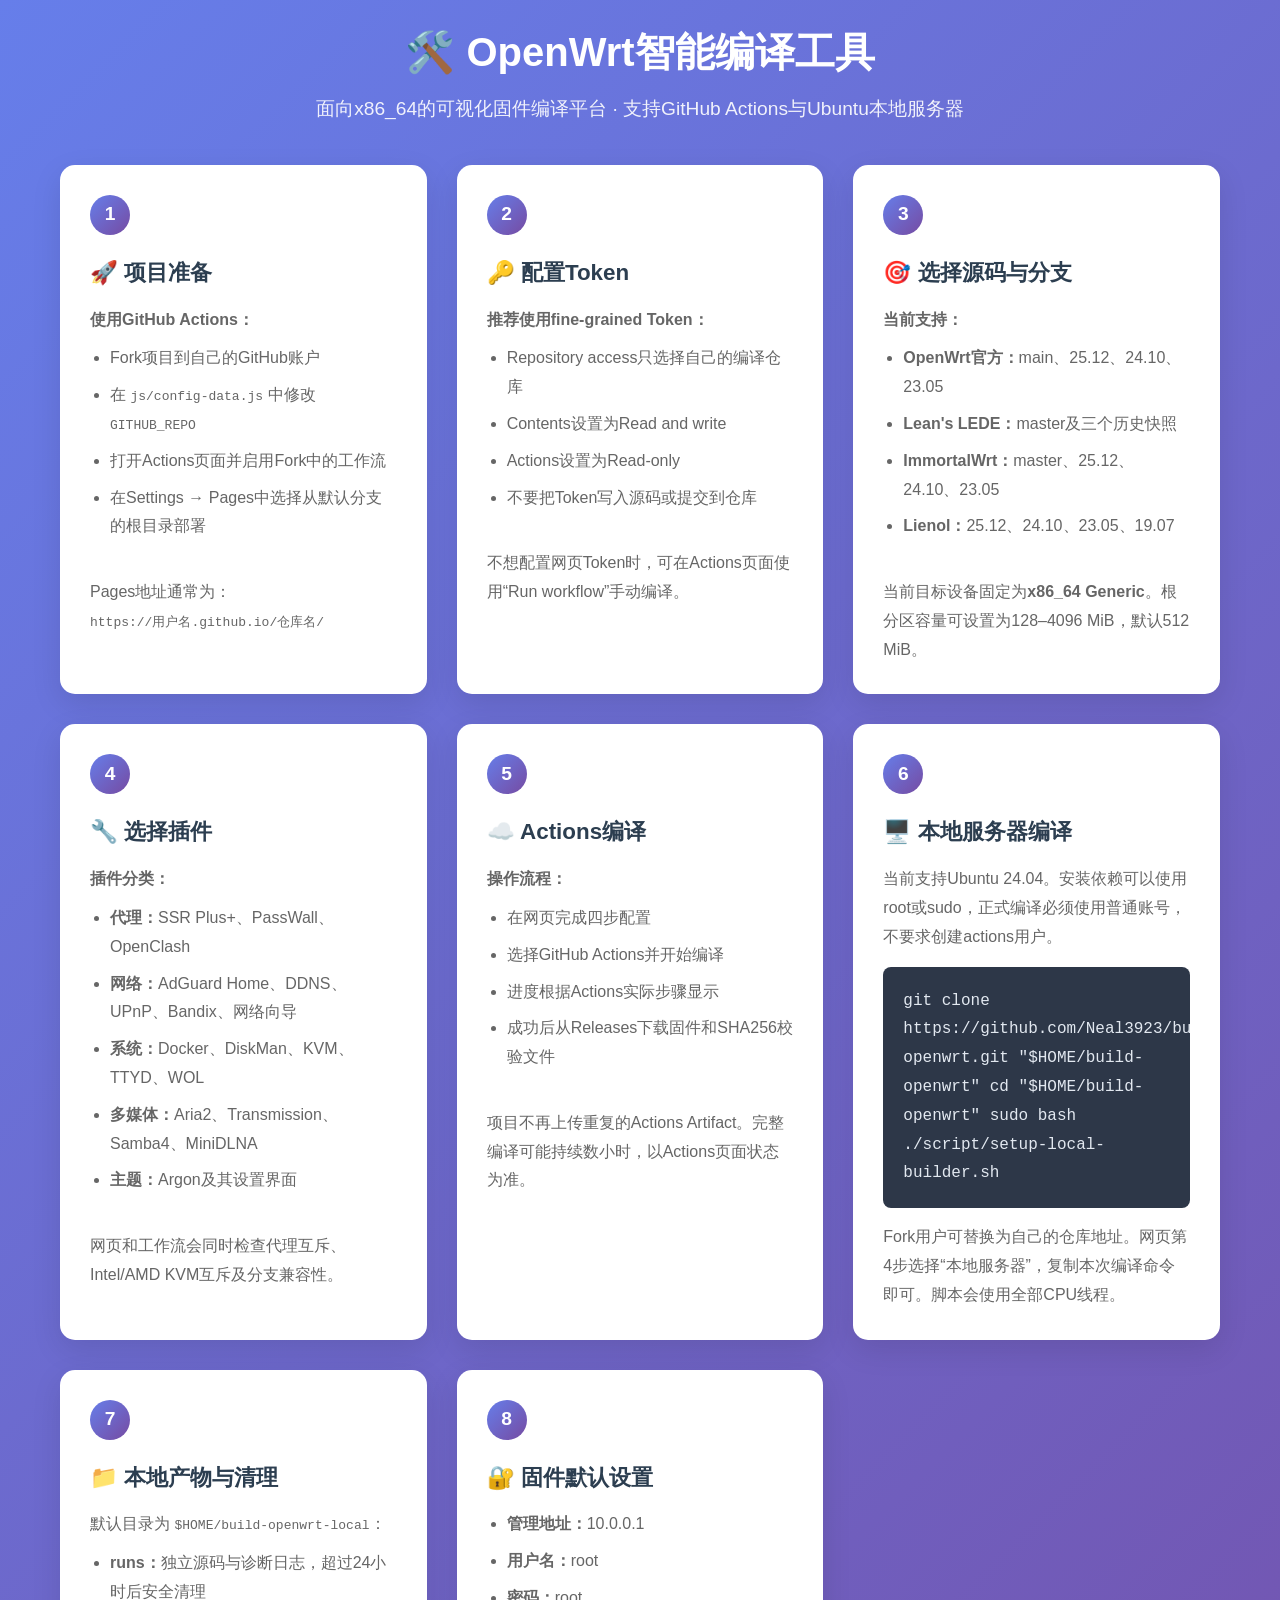
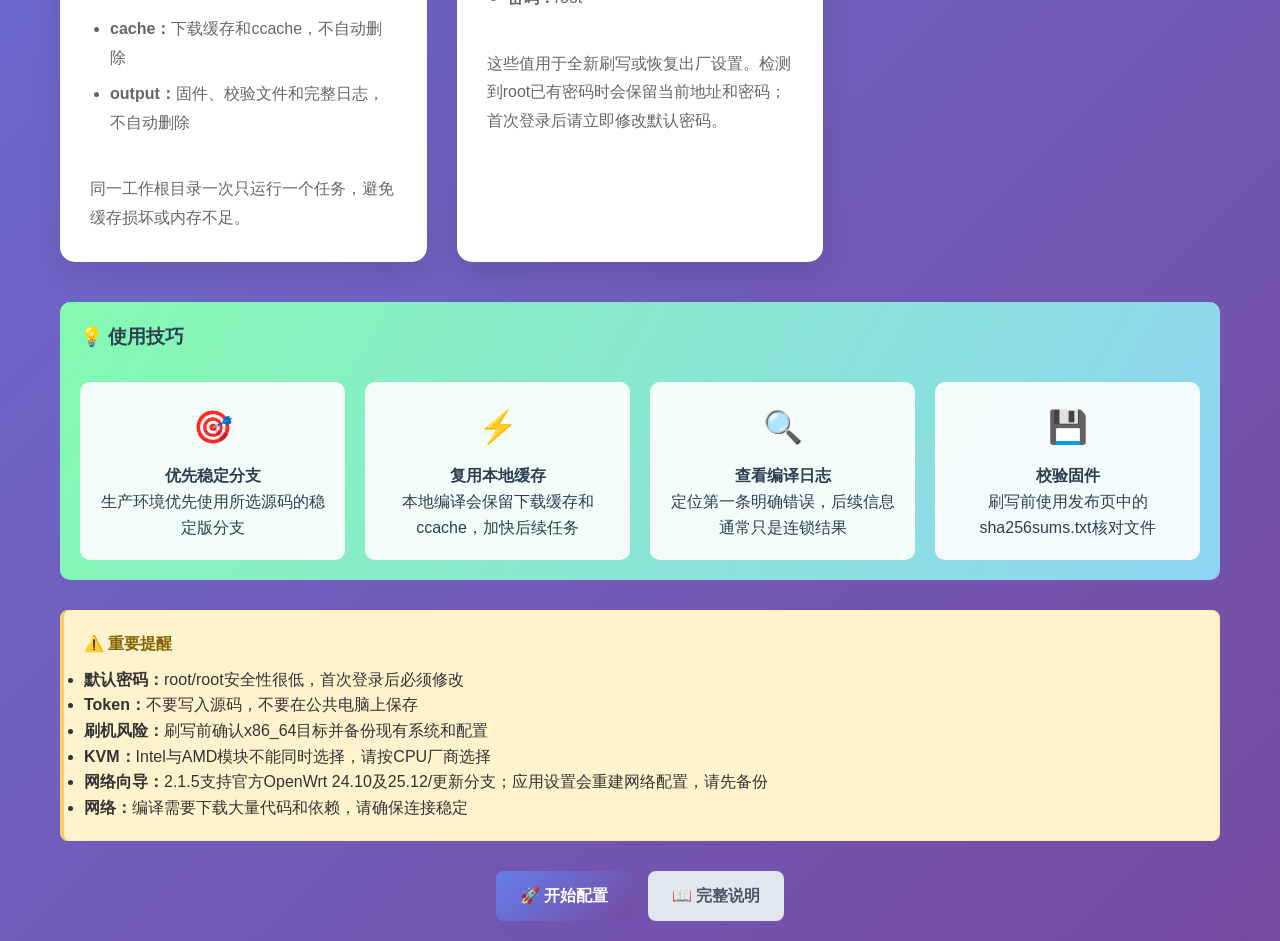
==== commit c3b668c1: "Add verified NetWizard 2.1.5 plugin" ====
--- a/README.html
+++ b/README.html
@@ -271,7 +271,7 @@
                     <strong>插件分类：</strong>
                     <ul>
                         <li><strong>代理：</strong>SSR Plus+、PassWall、OpenClash</li>
-                        <li><strong>网络：</strong>AdGuard Home、DDNS、UPnP、Bandix</li>
+                        <li><strong>网络：</strong>AdGuard Home、DDNS、UPnP、Bandix、网络向导</li>
                         <li><strong>系统：</strong>Docker、DiskMan、KVM、TTYD、WOL</li>
                         <li><strong>多媒体：</strong>Aria2、Transmission、Samba4、MiniDLNA</li>
                         <li><strong>主题：</strong>Argon及其设置界面</li>
@@ -373,6 +373,7 @@
                 <li><strong>Token：</strong>不要写入源码，不要在公共电脑上保存</li>
                 <li><strong>刷机风险：</strong>刷写前确认x86_64目标并备份现有系统和配置</li>
                 <li><strong>KVM：</strong>Intel与AMD模块不能同时选择，请按CPU厂商选择</li>
+                <li><strong>网络向导：</strong>2.1.5支持官方OpenWrt 24.10及25.12/更新分支；应用设置会重建网络配置，请先备份</li>
                 <li><strong>网络：</strong>编译需要下载大量代码和依赖，请确保连接稳定</li>
             </ul>
         </div>
